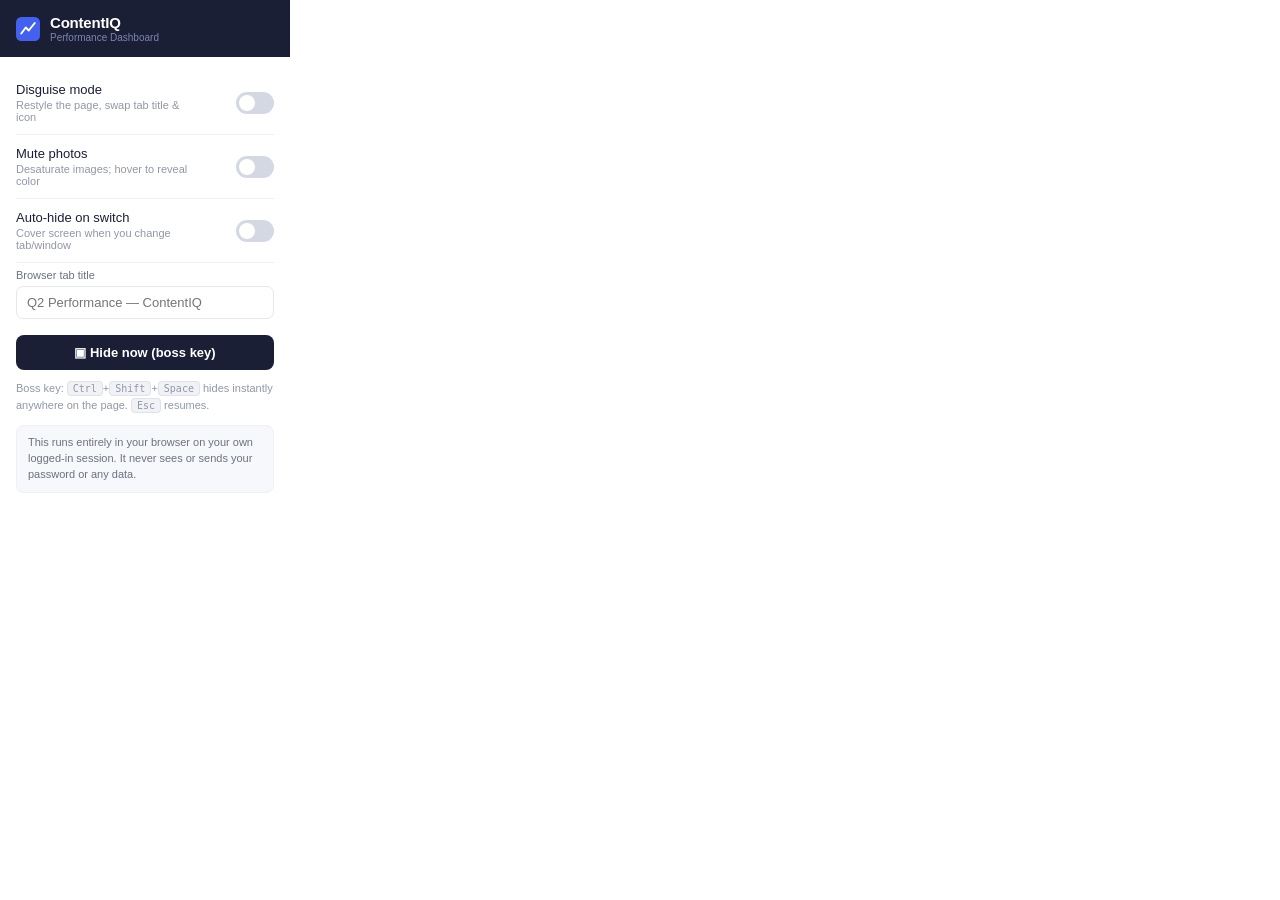
==== extension/popup.html @ aea4a3db "Add browser extension that reskins instagram.com as a work dashboard Lets the user scroll their real" ====
<!DOCTYPE html>
<html>
<head>
<meta charset="utf-8" />
<style>
  body { width: 290px; margin: 0; font-family: -apple-system, BlinkMacSystemFont, "Segoe UI", sans-serif; color: #1a1f36; background: #fff; }
  .hdr { background: #1a1f36; color: #fff; padding: 14px 16px; display: flex; align-items: center; gap: 10px; }
  .hdr svg { width: 24px; height: 24px; }
  .hdr b { font-size: 15px; letter-spacing: -.2px; }
  .hdr small { display: block; font-size: 10px; color: #7b86b0; font-weight: 400; }
  .body { padding: 14px 16px 18px; }
  .row { display: flex; align-items: center; justify-content: space-between; padding: 11px 0; border-bottom: 1px solid #eef0f4; }
  .row:last-of-type { border-bottom: none; }
  .row .lbl { font-size: 13px; font-weight: 500; }
  .row .desc { font-size: 11px; color: #9097a8; margin-top: 2px; max-width: 180px; }
  /* toggle */
  .sw { position: relative; width: 38px; height: 22px; flex-shrink: 0; }
  .sw input { opacity: 0; width: 0; height: 0; }
  .sw .track { position: absolute; inset: 0; background: #d4d8e2; border-radius: 22px; transition: .2s; cursor: pointer; }
  .sw .track::before { content: ""; position: absolute; height: 16px; width: 16px; left: 3px; top: 3px; background: #fff; border-radius: 50%; transition: .2s; }
  .sw input:checked + .track { background: #4361ee; }
  .sw input:checked + .track::before { transform: translateX(16px); }
  .field { margin: 6px 0 2px; }
  .field label { font-size: 11px; color: #6b7280; display: block; margin-bottom: 5px; }
  .field input { width: 100%; box-sizing: border-box; font-size: 13px; padding: 8px 10px; border: 1px solid #e5e7eb; border-radius: 7px; outline: none; }
  .field input:focus { border-color: #4361ee; }
  .panic { width: 100%; margin-top: 14px; background: #1a1f36; color: #fff; border: none; border-radius: 8px; padding: 10px; font-size: 13px; font-weight: 600; cursor: pointer; }
  .panic:hover { background: #2a3150; }
  .hint { font-size: 11px; color: #9097a8; margin-top: 10px; line-height: 1.5; }
  .hint kbd { background: #f1f2f6; border: 1px solid #dfe2ea; border-radius: 4px; padding: 1px 5px; font-size: 10px; font-family: ui-monospace, monospace; }
  .note { background: #f7f8fb; border: 1px solid #eef0f4; border-radius: 8px; padding: 9px 11px; font-size: 11px; color: #6b7280; margin-top: 12px; line-height: 1.45; }
</style>
</head>
<body>
  <div class="hdr">
    <svg viewBox="0 0 32 32"><rect width="32" height="32" rx="7" fill="#4361ee"/><path d="M7 22 L13 14 L17 18 L25 8" stroke="#fff" stroke-width="2.6" fill="none" stroke-linecap="round" stroke-linejoin="round"/></svg>
    <div><b>ContentIQ</b><small>Performance Dashboard</small></div>
  </div>
  <div class="body">

    <div class="row">
      <div><div class="lbl">Disguise mode</div><div class="desc">Restyle the page, swap tab title & icon</div></div>
      <label class="sw"><input type="checkbox" id="disguise" /><span class="track"></span></label>
    </div>

    <div class="row">
      <div><div class="lbl">Mute photos</div><div class="desc">Desaturate images; hover to reveal color</div></div>
      <label class="sw"><input type="checkbox" id="mutePhotos" /><span class="track"></span></label>
    </div>

    <div class="row">
      <div><div class="lbl">Auto-hide on switch</div><div class="desc">Cover screen when you change tab/window</div></div>
      <label class="sw"><input type="checkbox" id="autoBlur" /><span class="track"></span></label>
    </div>

    <div class="field">
      <label for="tabTitle">Browser tab title</label>
      <input type="text" id="tabTitle" placeholder="Q2 Performance — ContentIQ" />
    </div>

    <button class="panic" id="panicBtn">▣ Hide now (boss key)</button>

    <div class="hint">
      Boss key: <kbd>Ctrl</kbd>+<kbd>Shift</kbd>+<kbd>Space</kbd> hides instantly anywhere on the page. <kbd>Esc</kbd> resumes.
    </div>

    <div class="note">
      This runs entirely in your browser on your own logged-in session. It never sees or sends your password or any data.
    </div>
  </div>
  <script src="popup.js"></script>
</body>
</html>
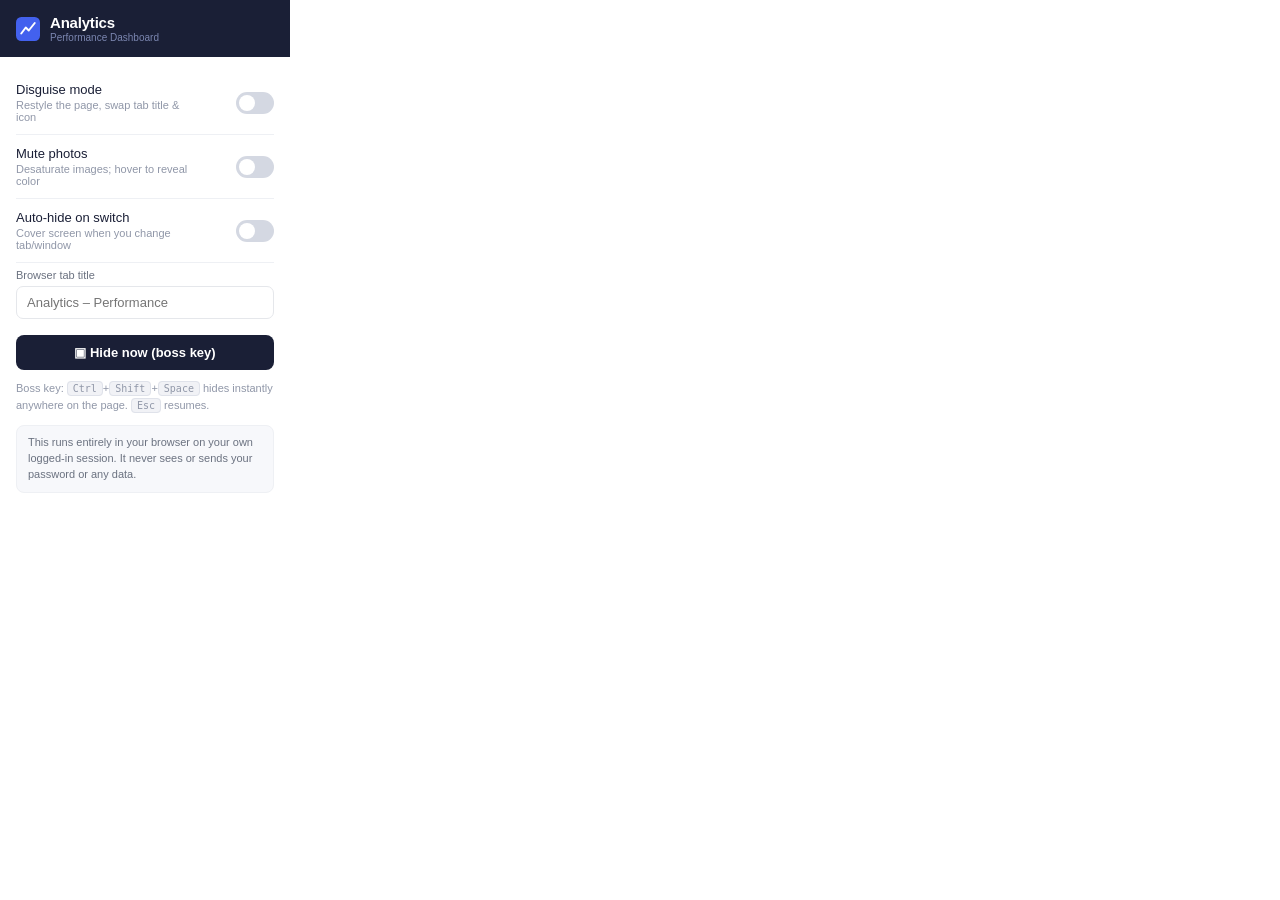
==== commit b50eb9af: "Drop invented "ContentIQ" brand for neutral realistic naming Replaces the made-up product name with " ====
--- a/extension/popup.html
+++ b/extension/popup.html
@@ -34,7 +34,7 @@
 <body>
   <div class="hdr">
     <svg viewBox="0 0 32 32"><rect width="32" height="32" rx="7" fill="#4361ee"/><path d="M7 22 L13 14 L17 18 L25 8" stroke="#fff" stroke-width="2.6" fill="none" stroke-linecap="round" stroke-linejoin="round"/></svg>
-    <div><b>ContentIQ</b><small>Performance Dashboard</small></div>
+    <div><b>Analytics</b><small>Performance Dashboard</small></div>
   </div>
   <div class="body">
 
@@ -55,7 +55,7 @@
 
     <div class="field">
       <label for="tabTitle">Browser tab title</label>
-      <input type="text" id="tabTitle" placeholder="Q2 Performance — ContentIQ" />
+      <input type="text" id="tabTitle" placeholder="Analytics – Performance" />
     </div>
 
     <button class="panic" id="panicBtn">▣ Hide now (boss key)</button>
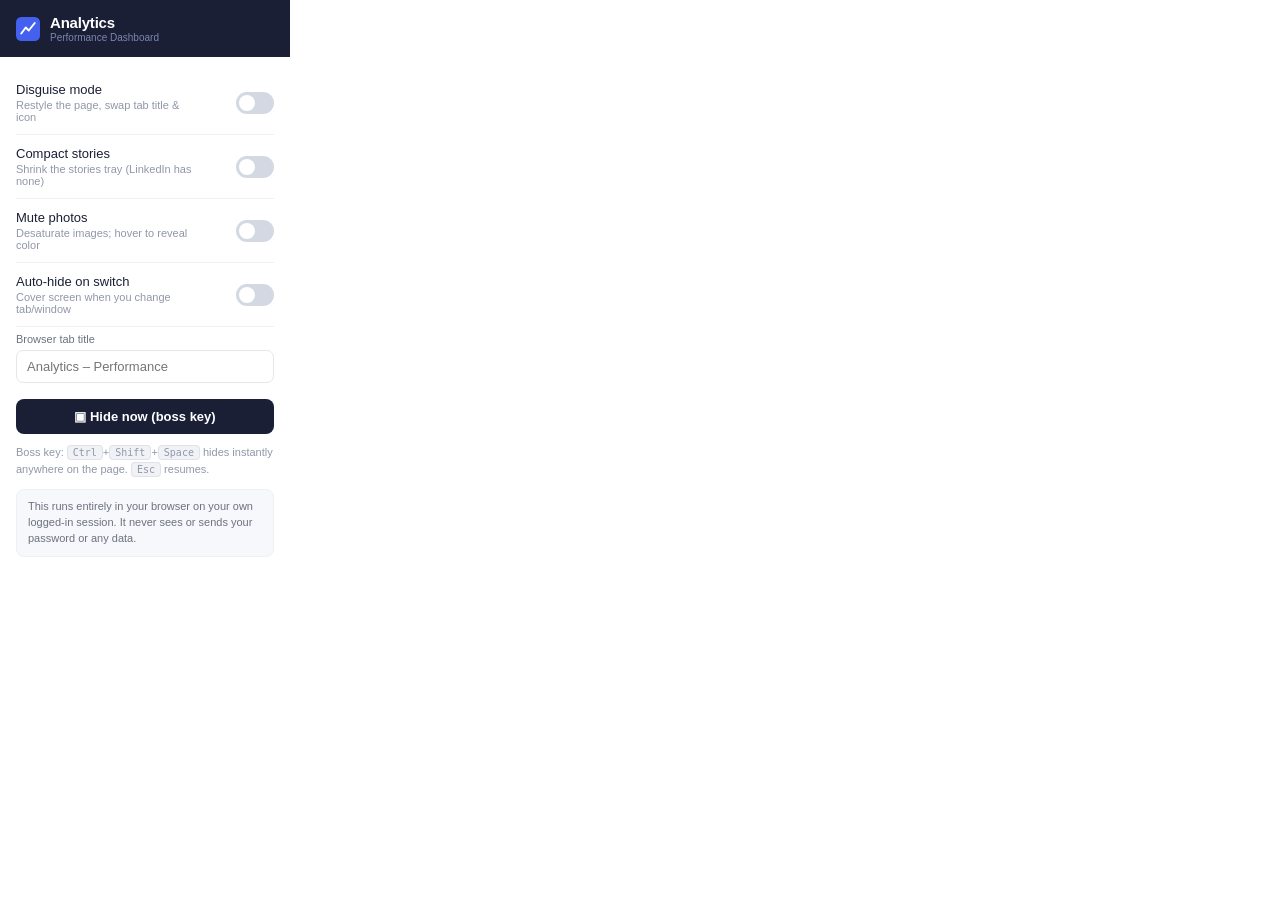
==== commit b9c78308: "Restyle disguise to read like LinkedIn + shrink stories tray - Top bar redesigned as LinkedIn's glob" ====
--- a/extension/popup.html
+++ b/extension/popup.html
@@ -44,6 +44,11 @@
     </div>
 
     <div class="row">
+      <div><div class="lbl">Compact stories</div><div class="desc">Shrink the stories tray (LinkedIn has none)</div></div>
+      <label class="sw"><input type="checkbox" id="shrinkStories" /><span class="track"></span></label>
+    </div>
+
+    <div class="row">
       <div><div class="lbl">Mute photos</div><div class="desc">Desaturate images; hover to reveal color</div></div>
       <label class="sw"><input type="checkbox" id="mutePhotos" /><span class="track"></span></label>
     </div>
